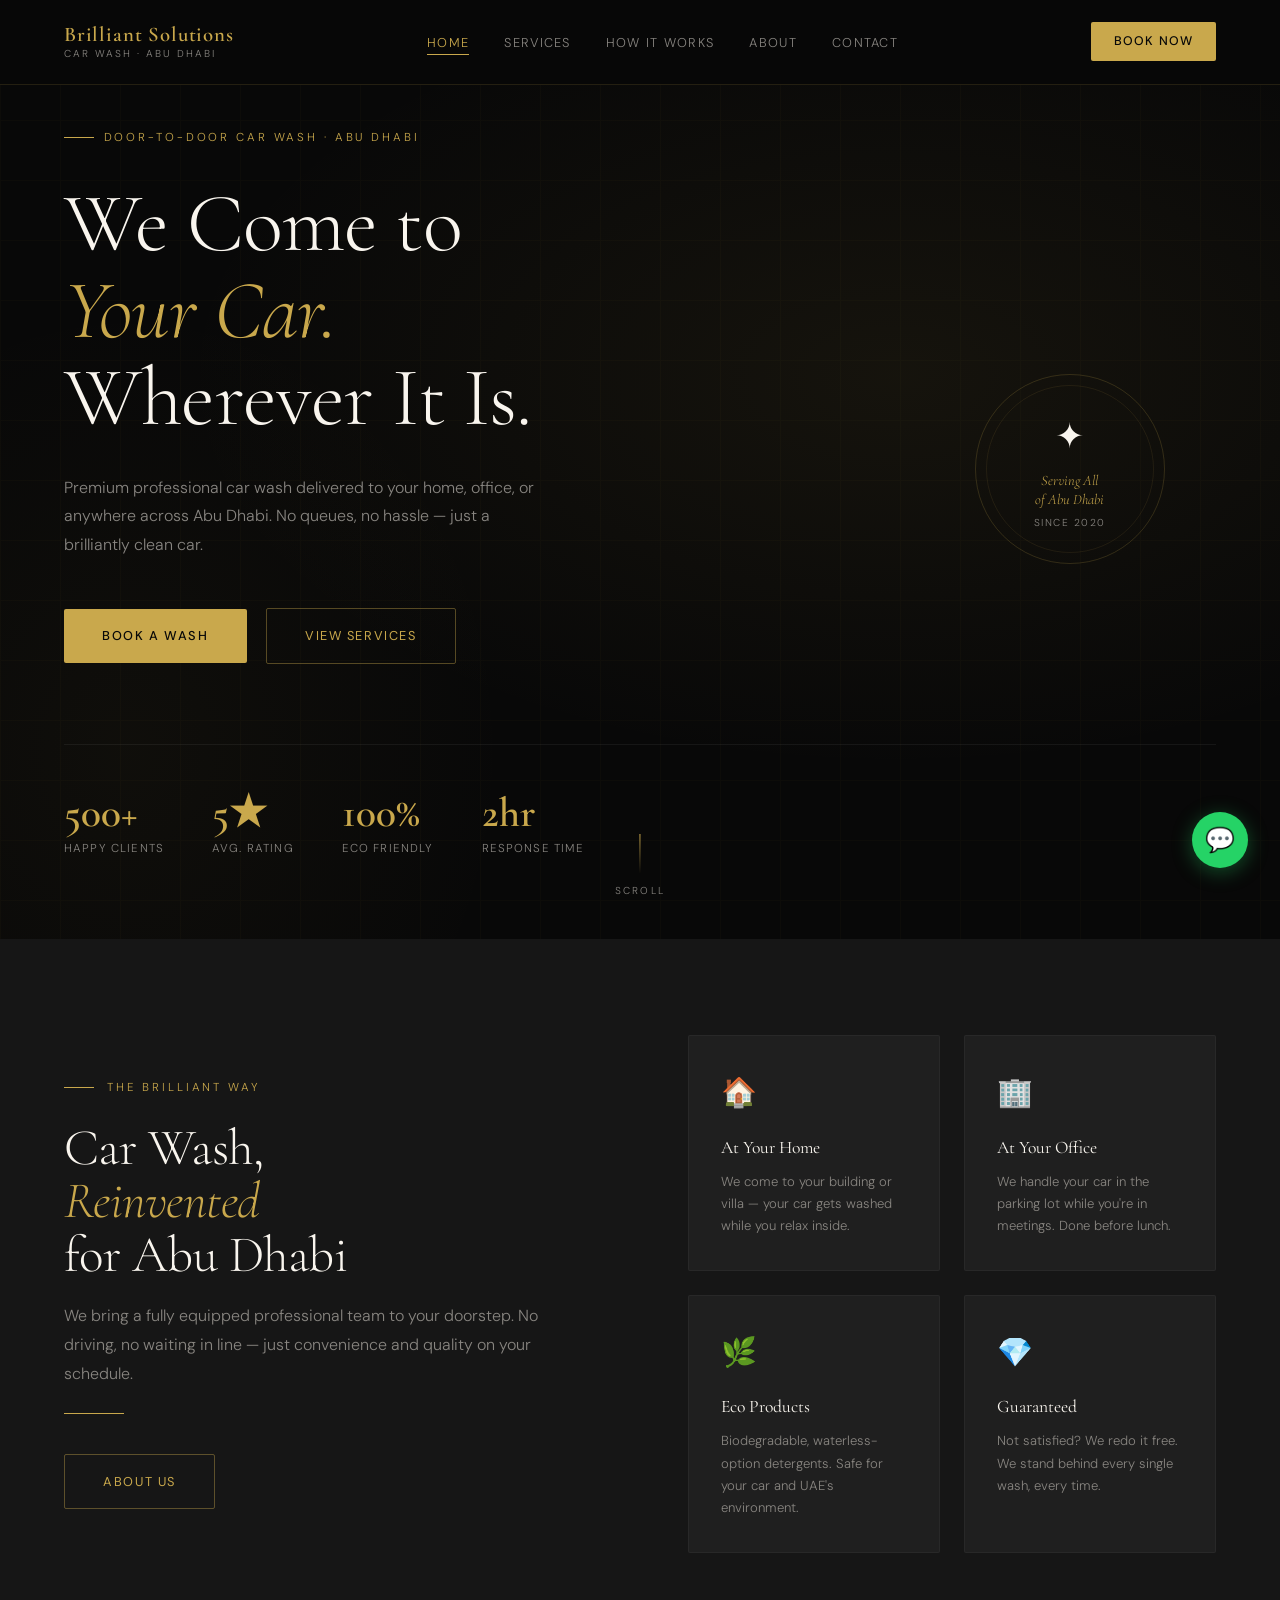
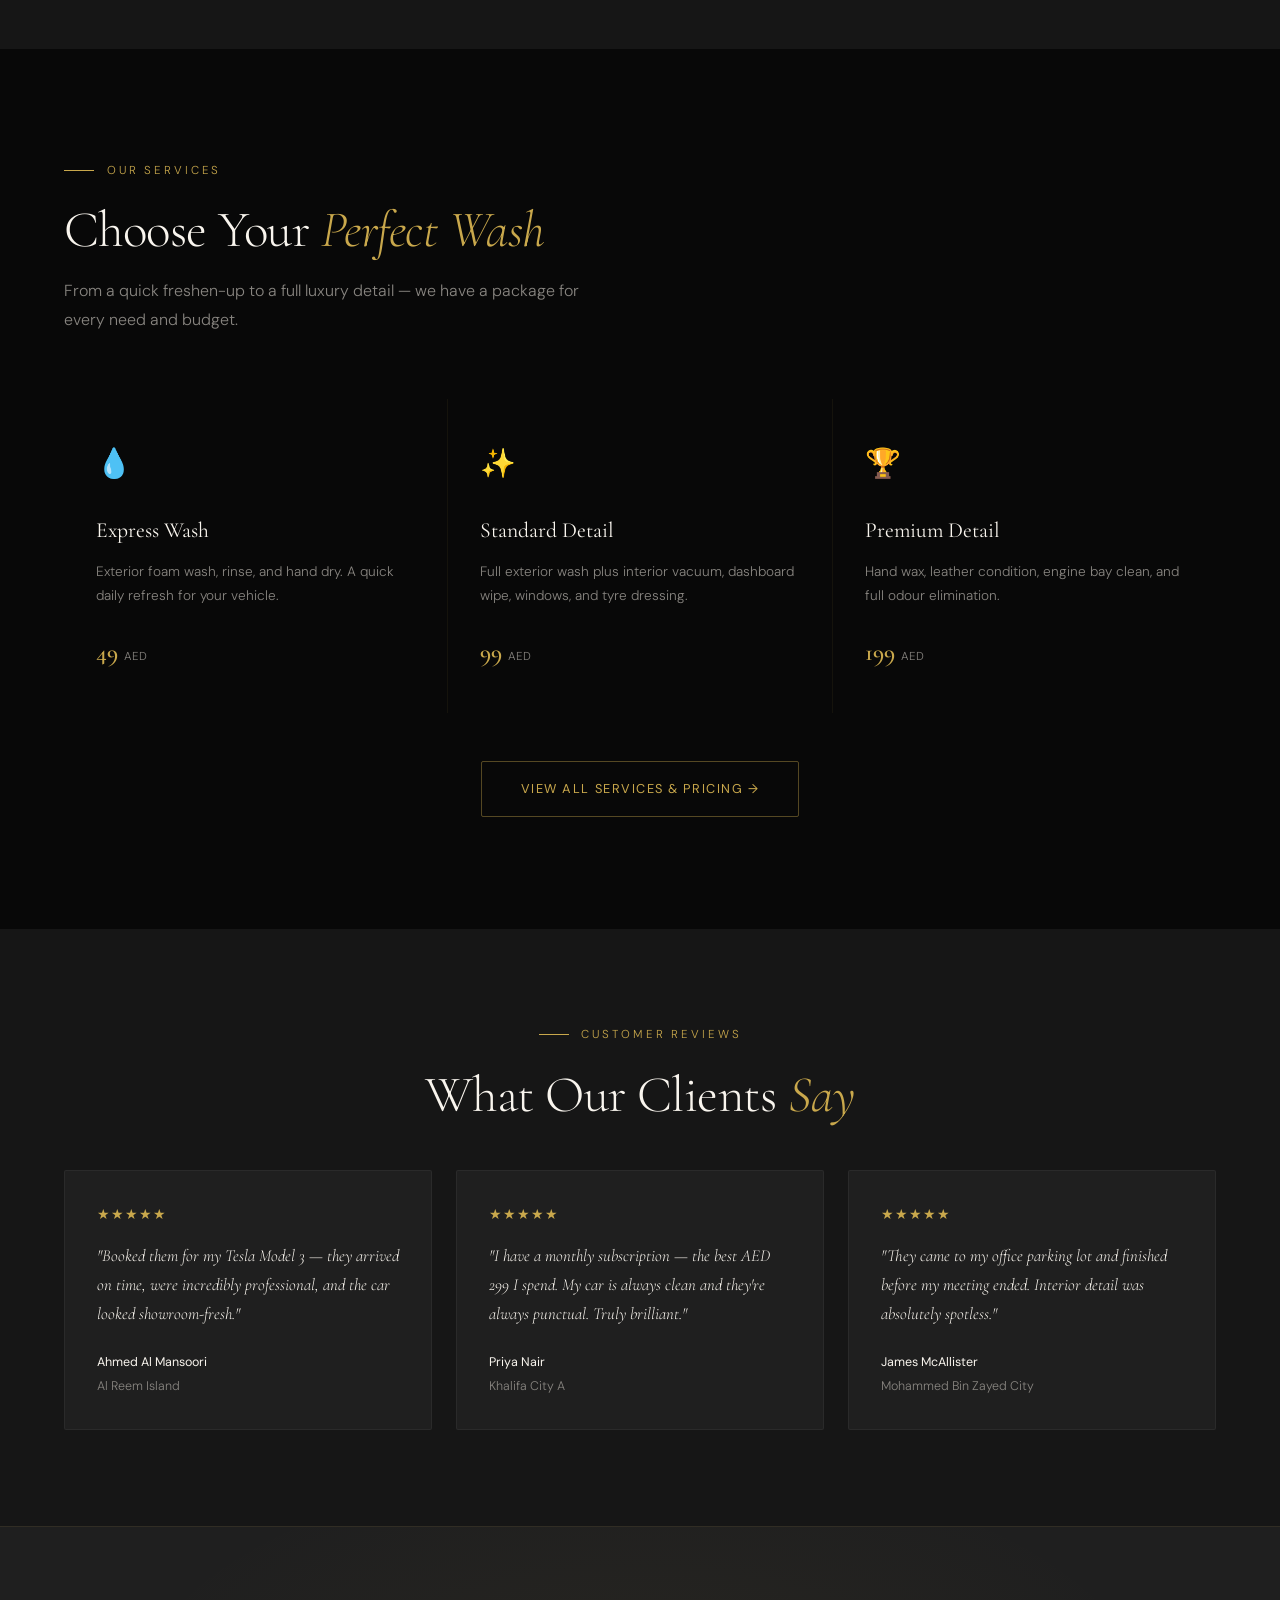
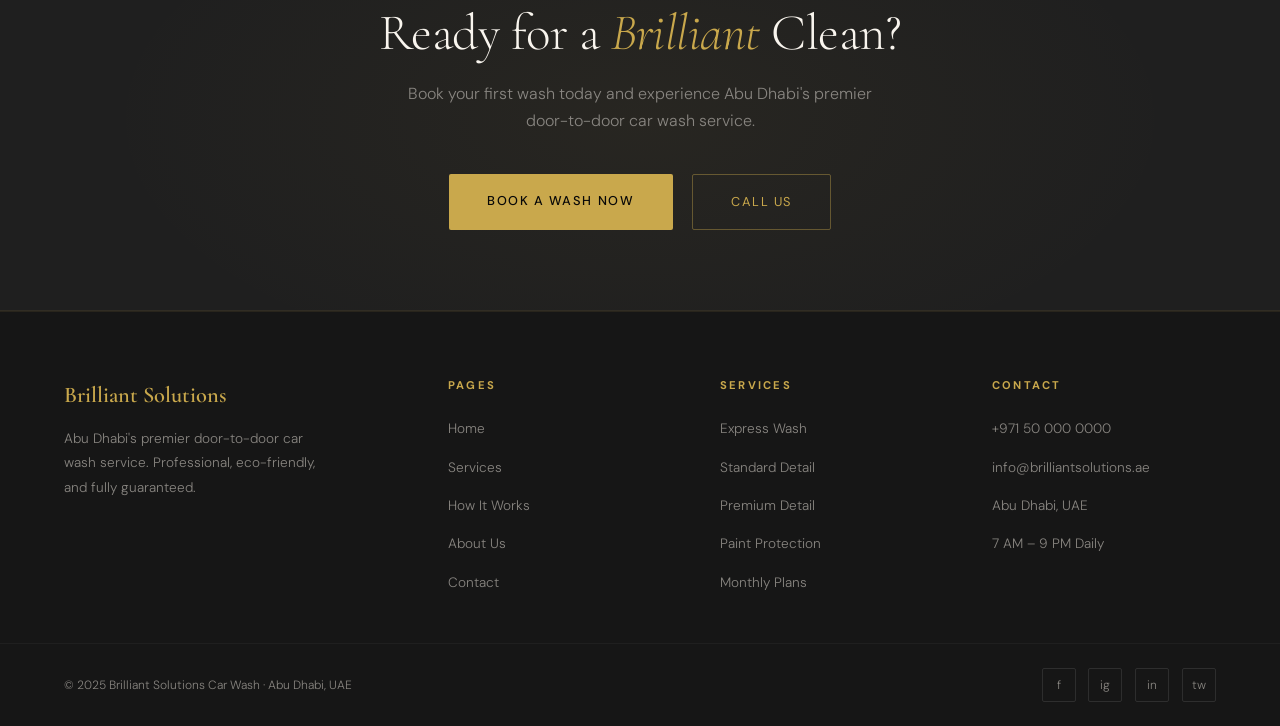
==== index.html @ 1d7f1785 "Add files via upload" ====
<!DOCTYPE html>
<html lang="en">
<head>
<meta charset="UTF-8">
<meta name="viewport" content="width=device-width, initial-scale=1.0">
<title>Brilliant Solutions Car Wash — Abu Dhabi</title>
<link rel="stylesheet" href="style.css">
<style>
/* ── HOME HERO ── */
#hero {
  min-height: 100vh; display: flex; flex-direction: column; justify-content: center;
  padding: 8rem 5% 5rem; position: relative; overflow: hidden;
}
.hero-bg {
  position: absolute; inset: 0;
  background: radial-gradient(ellipse 80% 60% at 70% 40%, rgba(201,168,76,0.07) 0%, transparent 70%),
              radial-gradient(ellipse 50% 80% at 10% 80%, rgba(201,168,76,0.04) 0%, transparent 60%);
}
.hero-grid {
  position: absolute; inset: 0; opacity: 0.025;
  background-image: linear-gradient(var(--gold) 1px, transparent 1px), linear-gradient(90deg, var(--gold) 1px, transparent 1px);
  background-size: 60px 60px;
}
.hero-tag { display: inline-flex; align-items: center; gap: 0.6rem; font-size: 0.72rem; letter-spacing: 0.25em; text-transform: uppercase; color: var(--gold); margin-bottom: 2rem; opacity: 0; animation: fadeUp 0.8s 0.2s forwards; }
.hero-tag::before { content: ''; width: 30px; height: 1px; background: var(--gold); }
#hero h1 { opacity: 0; animation: fadeUp 0.8s 0.4s forwards; }
.hero-sub { max-width: 480px; margin-top: 2rem; color: var(--muted); font-size: 1rem; line-height: 1.8; opacity: 0; animation: fadeUp 0.8s 0.6s forwards; }
.hero-actions { display: flex; gap: 1.2rem; align-items: center; margin-top: 3rem; flex-wrap: wrap; opacity: 0; animation: fadeUp 0.8s 0.8s forwards; }
.hero-stats { display: flex; gap: 3rem; margin-top: 5rem; padding-top: 3rem; border-top: 1px solid rgba(255,255,255,0.06); flex-wrap: wrap; opacity: 0; animation: fadeUp 0.8s 1s forwards; }
.stat-num { font-family: var(--font-display); font-size: 2.6rem; font-weight: 600; color: var(--gold); line-height: 1; }
.stat-label { font-size: 0.72rem; color: var(--muted); letter-spacing: 0.1em; text-transform: uppercase; margin-top: 0.3rem; }

.hero-badge {
  position: absolute; right: 9%; top: 50%; transform: translateY(-50%);
  width: 190px; height: 190px;
  border: 1px solid rgba(201,168,76,0.2); border-radius: 50%;
  display: flex; flex-direction: column; align-items: center; justify-content: center;
  text-align: center; gap: 0.3rem;
  opacity: 0; animation: fadeIn 1.2s 1.2s forwards;
}
.hero-badge::before { content: ''; position: absolute; inset: 10px; border: 1px solid rgba(201,168,76,0.1); border-radius: 50%; }
.hero-badge .b-icon { font-size: 2.2rem; }
.hero-badge .b-text { font-family: var(--font-display); font-size: 0.9rem; color: var(--gold); font-style: italic; line-height: 1.3; }
.hero-badge .b-sub { font-size: 0.63rem; color: var(--muted); letter-spacing: 0.15em; text-transform: uppercase; }
.hero-scroll { position: absolute; bottom: 2.5rem; left: 50%; transform: translateX(-50%); display: flex; flex-direction: column; align-items: center; gap: 0.5rem; font-size: 0.63rem; letter-spacing: 0.2em; text-transform: uppercase; color: var(--muted); opacity: 0; animation: fadeIn 1s 1.5s forwards; }
.scroll-line { width: 1px; height: 40px; background: linear-gradient(to bottom, var(--gold), transparent); }

/* ── HOME SECTIONS ── */
#intro { background: var(--dark2); padding: 6rem 5%; }
.intro-inner { display: grid; grid-template-columns: 1fr 1fr; gap: 6rem; align-items: center; }
.intro-right { display: grid; grid-template-columns: 1fr 1fr; gap: 1.5rem; }
.intro-box { background: var(--dark3); border: 1px solid rgba(255,255,255,0.04); padding: 2rem; border-radius: 2px; transition: border-color 0.3s; }
.intro-box:hover { border-color: rgba(201,168,76,0.2); }
.intro-box .i-icon { font-size: 1.8rem; margin-bottom: 1rem; }
.intro-box h4 { font-family: var(--font-display); font-size: 1.1rem; margin-bottom: 0.5rem; }
.intro-box p { font-size: 0.82rem; color: var(--muted); line-height: 1.7; }

/* ── SERVICES PREVIEW ── */
#services-preview { background: var(--black); }
.services-preview-grid { display: grid; grid-template-columns: repeat(3, 1fr); gap: 1px; background: rgba(201,168,76,0.07); margin-top: 4rem; }
.sp-card { background: var(--black); padding: 2.5rem 2rem; position: relative; overflow: hidden; transition: background 0.3s; }
.sp-card:hover { background: var(--dark2); }
.sp-card::after { content: ''; position: absolute; bottom: 0; left: 0; right: 0; height: 2px; background: var(--gold); transform: scaleX(0); transition: transform 0.4s; transform-origin: left; }
.sp-card:hover::after { transform: scaleX(1); }
.sp-icon { font-size: 1.8rem; margin-bottom: 1.5rem; }
.sp-card h3 { font-family: var(--font-display); font-size: 1.35rem; font-weight: 400; margin-bottom: 0.7rem; }
.sp-card p { font-size: 0.85rem; color: var(--muted); line-height: 1.8; }
.sp-price { margin-top: 1.5rem; font-family: var(--font-display); font-size: 1.5rem; color: var(--gold); font-weight: 600; }
.sp-price span { font-size: 0.72rem; color: var(--muted); font-family: var(--font-body); font-weight: 300; }
.view-all-row { text-align: center; margin-top: 3rem; }

/* ── TESTIMONIALS STRIP ── */
#testi-strip { background: var(--dark2); padding: 6rem 5%; }
.testi-strip-grid { display: grid; grid-template-columns: repeat(3,1fr); gap: 1.5rem; margin-top: 3rem; }
.testi-card { background: var(--dark3); border: 1px solid rgba(255,255,255,0.05); padding: 2rem; border-radius: 2px; transition: border-color 0.3s; }
.testi-card:hover { border-color: rgba(201,168,76,0.2); }
.stars { color: var(--gold); font-size: 0.85rem; letter-spacing: 0.08em; margin-bottom: 1rem; }
.testi-text { font-family: var(--font-display); font-size: 1.05rem; font-style: italic; line-height: 1.7; margin-bottom: 1.5rem; }
.testi-author { font-size: 0.78rem; color: var(--muted); }
.testi-author strong { color: var(--white); display: block; font-weight: 400; margin-bottom: 0.15rem; }

/* ── CTA BAND ── */
#cta-band {
  background: var(--dark3); border-top: 1px solid rgba(201,168,76,0.1); border-bottom: 1px solid rgba(201,168,76,0.1);
  padding: 5rem 5%; text-align: center;
  position: relative; overflow: hidden;
}
#cta-band::before { content: ''; position: absolute; inset: 0; background: radial-gradient(ellipse 60% 100% at 50% 50%, rgba(201,168,76,0.05) 0%, transparent 70%); }
#cta-band h2 { position: relative; margin-bottom: 1.2rem; }
#cta-band p { color: var(--muted); max-width: 480px; margin: 0 auto 2.5rem; position: relative; }
.cta-actions { display: flex; gap: 1.2rem; justify-content: center; flex-wrap: wrap; position: relative; }

@media (max-width: 900px) {
  .intro-inner { grid-template-columns: 1fr; gap: 3rem; }
  .intro-right { grid-template-columns: 1fr 1fr; }
  .services-preview-grid { grid-template-columns: 1fr 1fr; }
  .testi-strip-grid { grid-template-columns: 1fr; }
  .hero-badge { display: none; }
}
@media (max-width: 600px) {
  .services-preview-grid { grid-template-columns: 1fr; }
  .intro-right { grid-template-columns: 1fr; }
  .hero-stats { gap: 1.5rem; }
}
</style>
</head>
<body>

<!-- NAV -->
<nav id="navbar">
  <a class="nav-logo" href="index.html">Brilliant Solutions<span>Car Wash · Abu Dhabi</span></a>
  <ul class="nav-links">
    <li><a href="index.html">Home</a></li>
    <li><a href="services.html">Services</a></li>
    <li><a href="how-it-works.html">How It Works</a></li>
    <li><a href="about.html">About</a></li>
    <li><a href="contact.html">Contact</a></li>
  </ul>
  <a href="contact.html" class="nav-cta">Book Now</a>
  <button class="hamburger" id="hamburger" onclick="toggleNav()"><span></span><span></span><span></span></button>
</nav>
<div class="mobile-nav" id="mobileNav">
  <a href="index.html">Home</a>
  <a href="services.html">Services</a>
  <a href="how-it-works.html">How It Works</a>
  <a href="about.html">About</a>
  <a href="contact.html">Contact</a>
  <a href="contact.html" class="nav-cta">Book Now</a>
</div>

<!-- HERO -->
<section id="hero">
  <div class="hero-bg"></div>
  <div class="hero-grid"></div>
  <div class="hero-tag">Door-to-Door Car Wash · Abu Dhabi</div>
  <h1>We Come to<br><em>Your Car.</em><br>Wherever It Is.</h1>
  <p class="hero-sub">Premium professional car wash delivered to your home, office, or anywhere across Abu Dhabi. No queues, no hassle — just a brilliantly clean car.</p>
  <div class="hero-actions">
    <a href="contact.html" class="btn-primary">Book a Wash</a>
    <a href="services.html" class="btn-outline">View Services</a>
  </div>
  <div class="hero-stats">
    <div><div class="stat-num">500+</div><div class="stat-label">Happy Clients</div></div>
    <div><div class="stat-num">5★</div><div class="stat-label">Avg. Rating</div></div>
    <div><div class="stat-num">100%</div><div class="stat-label">Eco Friendly</div></div>
    <div><div class="stat-num">2hr</div><div class="stat-label">Response Time</div></div>
  </div>
  <div class="hero-badge">
    <div class="b-icon">✦</div>
    <div class="b-text">Serving All<br>of Abu Dhabi</div>
    <div class="b-sub">Since 2020</div>
  </div>
  <div class="hero-scroll"><div class="scroll-line"></div>Scroll</div>
</section>

<!-- INTRO / WHY -->
<section id="intro">
  <div class="intro-inner">
    <div>
      <div class="section-tag reveal">The Brilliant Way</div>
      <h2 class="reveal">Car Wash,<br><em>Reinvented</em><br>for Abu Dhabi</h2>
      <p class="section-intro reveal">We bring a fully equipped professional team to your doorstep. No driving, no waiting in line — just convenience and quality on your schedule.</p>
      <div class="gold-divider reveal"></div>
      <a href="about.html" class="btn-outline reveal" style="margin-top:1rem;">About Us</a>
    </div>
    <div class="intro-right" data-stagger>
      <div class="intro-box reveal">
        <div class="i-icon">🏠</div>
        <h4>At Your Home</h4>
        <p>We come to your building or villa — your car gets washed while you relax inside.</p>
      </div>
      <div class="intro-box reveal">
        <div class="i-icon">🏢</div>
        <h4>At Your Office</h4>
        <p>We handle your car in the parking lot while you're in meetings. Done before lunch.</p>
      </div>
      <div class="intro-box reveal">
        <div class="i-icon">🌿</div>
        <h4>Eco Products</h4>
        <p>Biodegradable, waterless-option detergents. Safe for your car and UAE's environment.</p>
      </div>
      <div class="intro-box reveal">
        <div class="i-icon">💎</div>
        <h4>Guaranteed</h4>
        <p>Not satisfied? We redo it free. We stand behind every single wash, every time.</p>
      </div>
    </div>
  </div>
</section>

<!-- SERVICES PREVIEW -->
<section id="services-preview">
  <div class="reveal">
    <div class="section-tag">Our Services</div>
    <h2>Choose Your <em>Perfect Wash</em></h2>
    <p class="section-intro">From a quick freshen-up to a full luxury detail — we have a package for every need and budget.</p>
  </div>
  <div class="services-preview-grid" data-stagger>
    <div class="sp-card reveal">
      <div class="sp-icon">💧</div>
      <h3>Express Wash</h3>
      <p>Exterior foam wash, rinse, and hand dry. A quick daily refresh for your vehicle.</p>
      <div class="sp-price">49 <span>AED</span></div>
    </div>
    <div class="sp-card reveal">
      <div class="sp-icon">✨</div>
      <h3>Standard Detail</h3>
      <p>Full exterior wash plus interior vacuum, dashboard wipe, windows, and tyre dressing.</p>
      <div class="sp-price">99 <span>AED</span></div>
    </div>
    <div class="sp-card reveal">
      <div class="sp-icon">🏆</div>
      <h3>Premium Detail</h3>
      <p>Hand wax, leather condition, engine bay clean, and full odour elimination.</p>
      <div class="sp-price">199 <span>AED</span></div>
    </div>
  </div>
  <div class="view-all-row reveal">
    <a href="services.html" class="btn-outline">View All Services & Pricing →</a>
  </div>
</section>

<!-- TESTIMONIALS STRIP -->
<section id="testi-strip">
  <div class="reveal" style="text-align:center;">
    <div class="section-tag" style="justify-content:center;">Customer Reviews</div>
    <h2>What Our Clients <em>Say</em></h2>
  </div>
  <div class="testi-strip-grid" data-stagger>
    <div class="testi-card reveal">
      <div class="stars">★★★★★</div>
      <p class="testi-text">"Booked them for my Tesla Model 3 — they arrived on time, were incredibly professional, and the car looked showroom-fresh."</p>
      <div class="testi-author"><strong>Ahmed Al Mansoori</strong>Al Reem Island</div>
    </div>
    <div class="testi-card reveal">
      <div class="stars">★★★★★</div>
      <p class="testi-text">"I have a monthly subscription — the best AED 299 I spend. My car is always clean and they're always punctual. Truly brilliant."</p>
      <div class="testi-author"><strong>Priya Nair</strong>Khalifa City A</div>
    </div>
    <div class="testi-card reveal">
      <div class="stars">★★★★★</div>
      <p class="testi-text">"They came to my office parking lot and finished before my meeting ended. Interior detail was absolutely spotless."</p>
      <div class="testi-author"><strong>James McAllister</strong>Mohammed Bin Zayed City</div>
    </div>
  </div>
</section>

<!-- CTA BAND -->
<section id="cta-band">
  <h2 class="reveal">Ready for a <em>Brilliant</em> Clean?</h2>
  <p class="reveal">Book your first wash today and experience Abu Dhabi's premier door-to-door car wash service.</p>
  <div class="cta-actions reveal">
    <a href="contact.html" class="btn-primary">Book a Wash Now</a>
    <a href="tel:+97150000000" class="btn-outline">Call Us</a>
  </div>
</section>

<!-- FOOTER -->
<footer>
  <div class="footer-top">
    <div class="footer-brand">
      <div class="logo">Brilliant Solutions</div>
      <p>Abu Dhabi's premier door-to-door car wash service. Professional, eco-friendly, and fully guaranteed.</p>
    </div>
    <div class="footer-col">
      <h5>Pages</h5>
      <ul>
        <li><a href="index.html">Home</a></li>
        <li><a href="services.html">Services</a></li>
        <li><a href="how-it-works.html">How It Works</a></li>
        <li><a href="about.html">About Us</a></li>
        <li><a href="contact.html">Contact</a></li>
      </ul>
    </div>
    <div class="footer-col">
      <h5>Services</h5>
      <ul>
        <li><a href="services.html">Express Wash</a></li>
        <li><a href="services.html">Standard Detail</a></li>
        <li><a href="services.html">Premium Detail</a></li>
        <li><a href="services.html">Paint Protection</a></li>
        <li><a href="services.html">Monthly Plans</a></li>
      </ul>
    </div>
    <div class="footer-col">
      <h5>Contact</h5>
      <ul>
        <li><a href="tel:+97150000000">+971 50 000 0000</a></li>
        <li><a href="mailto:info@brilliantsolutions.ae">info@brilliantsolutions.ae</a></li>
        <li><a href="#">Abu Dhabi, UAE</a></li>
        <li><a href="#">7 AM – 9 PM Daily</a></li>
      </ul>
    </div>
  </div>
  <div class="footer-bottom">
    <span class="footer-copy">© 2025 Brilliant Solutions Car Wash · Abu Dhabi, UAE</span>
    <div class="footer-socials">
      <a href="#" class="social-btn">f</a>
      <a href="#" class="social-btn">ig</a>
      <a href="#" class="social-btn">in</a>
      <a href="#" class="social-btn">tw</a>
    </div>
  </div>
</footer>

<a href="https://wa.me/971500000000" class="whatsapp-float" target="_blank">💬</a>
<script src="main.js"></script>
</body>
</html>
---- style.css ----
@import url('https://fonts.googleapis.com/css2?family=Cormorant+Garamond:ital,wght@0,300;0,400;0,600;0,700;1,300;1,400;1,600&family=DM+Sans:wght@300;400;500&display=swap');

*, *::before, *::after { box-sizing: border-box; margin: 0; padding: 0; }

:root {
  --gold: #C9A84C;
  --gold-light: #E8C97A;
  --gold-dark: #8A6A1F;
  --black: #080808;
  --dark: #0E0E0E;
  --dark2: #161616;
  --dark3: #1F1F1F;
  --white: #F9F5EE;
  --muted: #888580;
  --font-display: 'Cormorant Garamond', serif;
  --font-body: 'DM Sans', sans-serif;
}

html { scroll-behavior: smooth; }

body {
  background: var(--black);
  color: var(--white);
  font-family: var(--font-body);
  font-weight: 300;
  line-height: 1.7;
  overflow-x: hidden;
}

/* ── NAV ── */
nav {
  position: fixed; top: 0; left: 0; right: 0; z-index: 100;
  display: flex; align-items: center; justify-content: space-between;
  padding: 1.4rem 5%;
  background: rgba(8,8,8,0.92);
  backdrop-filter: blur(14px);
  border-bottom: 1px solid rgba(201,168,76,0.15);
  transition: padding 0.3s;
}
.nav-logo {
  font-family: var(--font-display);
  font-size: 1.3rem; font-weight: 600;
  color: var(--gold); letter-spacing: 0.04em;
  text-decoration: none; line-height: 1.2;
}
.nav-logo span { display: block; font-size: 0.63rem; font-weight: 300; color: var(--muted); letter-spacing: 0.2em; text-transform: uppercase; font-family: var(--font-body); }
.nav-links { display: flex; gap: 2.2rem; list-style: none; }
.nav-links a { color: var(--muted); text-decoration: none; font-size: 0.8rem; letter-spacing: 0.1em; text-transform: uppercase; transition: color 0.3s; position: relative; padding-bottom: 2px; }
.nav-links a::after { content: ''; position: absolute; bottom: -2px; left: 0; right: 0; height: 1px; background: var(--gold); transform: scaleX(0); transition: transform 0.3s; }
.nav-links a:hover, .nav-links a.active { color: var(--gold); }
.nav-links a:hover::after, .nav-links a.active::after { transform: scaleX(1); }
.nav-cta {
  background: var(--gold); color: var(--black);
  padding: 0.55rem 1.4rem; border-radius: 2px;
  font-size: 0.78rem; font-weight: 500; letter-spacing: 0.1em; text-transform: uppercase;
  text-decoration: none; transition: background 0.3s, transform 0.2s;
}
.nav-cta:hover { background: var(--gold-light); transform: translateY(-1px); }
.hamburger { display: none; flex-direction: column; gap: 5px; cursor: pointer; background: none; border: none; }
.hamburger span { width: 24px; height: 1px; background: var(--white); display: block; transition: all 0.3s; }

/* Mobile nav */
.mobile-nav {
  display: none; position: fixed; inset: 0; z-index: 99;
  background: var(--black); padding: 7rem 5% 3rem;
  flex-direction: column; gap: 2rem;
}
.mobile-nav.open { display: flex; }
.mobile-nav a { font-family: var(--font-display); font-size: 2rem; font-weight: 300; color: var(--white); text-decoration: none; transition: color 0.3s; border-bottom: 1px solid rgba(255,255,255,0.05); padding-bottom: 1rem; }
.mobile-nav a:hover, .mobile-nav a.active { color: var(--gold); }
.mobile-nav .nav-cta { font-family: var(--font-body); font-size: 0.85rem; width: fit-content; margin-top: 1rem; }

/* ── BUTTONS ── */
.btn-primary {
  background: var(--gold); color: var(--black);
  padding: 1rem 2.4rem; border-radius: 2px;
  font-size: 0.8rem; font-weight: 500; letter-spacing: 0.12em; text-transform: uppercase;
  text-decoration: none; transition: all 0.3s; display: inline-block;
  border: none; cursor: pointer; font-family: var(--font-body);
}
.btn-primary:hover { background: var(--gold-light); transform: translateY(-2px); }
.btn-outline {
  border: 1px solid rgba(201,168,76,0.4); color: var(--gold);
  padding: 1rem 2.4rem; border-radius: 2px;
  font-size: 0.8rem; font-weight: 400; letter-spacing: 0.12em; text-transform: uppercase;
  text-decoration: none; transition: all 0.3s; display: inline-block;
}
.btn-outline:hover { border-color: var(--gold); background: rgba(201,168,76,0.06); }

/* ── SECTION COMMONS ── */
section { padding: 7rem 5%; }
.section-tag {
  font-size: 0.72rem; letter-spacing: 0.25em; text-transform: uppercase;
  color: var(--gold); display: flex; align-items: center; gap: 0.8rem; margin-bottom: 1.5rem;
}
.section-tag::before { content: ''; width: 30px; height: 1px; background: var(--gold); }
h1, h2 { font-family: var(--font-display); font-weight: 300; line-height: 1.05; letter-spacing: -0.01em; }
h1 { font-size: clamp(3rem, 6.5vw, 6.5rem); }
h2 { font-size: clamp(2.2rem, 4vw, 3.6rem); }
h3 { font-family: var(--font-display); font-size: 1.5rem; font-weight: 400; }
h4 { font-family: var(--font-display); font-size: 1.2rem; font-weight: 400; }
em { font-style: italic; color: var(--gold); }
.section-intro { color: var(--muted); max-width: 520px; margin-top: 1.2rem; line-height: 1.8; }

/* ── PAGE HERO (inner pages) ── */
.page-hero {
  min-height: 45vh; display: flex; flex-direction: column; justify-content: flex-end;
  padding: 10rem 5% 5rem; position: relative; overflow: hidden;
  background: var(--dark2);
  border-bottom: 1px solid rgba(201,168,76,0.1);
}
.page-hero-bg {
  position: absolute; inset: 0;
  background: radial-gradient(ellipse 70% 80% at 80% 50%, rgba(201,168,76,0.05) 0%, transparent 70%);
}
.page-hero-grid {
  position: absolute; inset: 0; opacity: 0.025;
  background-image: linear-gradient(var(--gold) 1px, transparent 1px), linear-gradient(90deg, var(--gold) 1px, transparent 1px);
  background-size: 60px 60px;
}
.breadcrumb { font-size: 0.72rem; letter-spacing: 0.18em; text-transform: uppercase; color: var(--muted); margin-bottom: 1.2rem; }
.breadcrumb a { color: var(--gold); text-decoration: none; }
.breadcrumb span { margin: 0 0.5rem; }
.page-hero h1 { position: relative; }
.page-hero .section-tag { position: relative; }

/* ── FOOTER ── */
footer {
  background: var(--dark2);
  border-top: 1px solid rgba(201,168,76,0.1);
}
.footer-top {
  display: grid; grid-template-columns: 1.5fr 1fr 1fr 1fr;
  gap: 3rem; padding: 4rem 5% 3rem;
}
.footer-brand .logo { font-family: var(--font-display); font-size: 1.4rem; font-weight: 600; color: var(--gold); }
.footer-brand p { font-size: 0.85rem; color: var(--muted); margin-top: 0.8rem; line-height: 1.8; max-width: 260px; }
.footer-col h5 { font-size: 0.7rem; letter-spacing: 0.2em; text-transform: uppercase; color: var(--gold); margin-bottom: 1.2rem; }
.footer-col ul { list-style: none; display: flex; flex-direction: column; gap: 0.7rem; }
.footer-col ul li a { font-size: 0.85rem; color: var(--muted); text-decoration: none; transition: color 0.3s; }
.footer-col ul li a:hover { color: var(--white); }
.footer-bottom {
  padding: 1.5rem 5%; border-top: 1px solid rgba(255,255,255,0.04);
  display: flex; align-items: center; justify-content: space-between; flex-wrap: wrap; gap: 1rem;
}
.footer-copy { font-size: 0.75rem; color: var(--muted); }
.footer-socials { display: flex; gap: 0.8rem; }
.social-btn {
  width: 34px; height: 34px; border: 1px solid rgba(255,255,255,0.1); border-radius: 2px;
  display: flex; align-items: center; justify-content: center; font-size: 0.75rem;
  text-decoration: none; color: var(--muted); transition: all 0.3s; font-family: var(--font-body);
}
.social-btn:hover { border-color: var(--gold); color: var(--gold); }

/* ── WHATSAPP FLOAT ── */
.whatsapp-float {
  position: fixed; bottom: 2rem; right: 2rem; z-index: 999;
  background: #25D366; color: white;
  width: 56px; height: 56px; border-radius: 50%;
  display: flex; align-items: center; justify-content: center;
  font-size: 1.5rem; box-shadow: 0 4px 20px rgba(37,211,102,0.35);
  text-decoration: none; transition: transform 0.3s, box-shadow 0.3s;
  animation: pulse 3s infinite;
}
.whatsapp-float:hover { transform: scale(1.1); }

/* ── ANIMATIONS ── */
@keyframes fadeUp {
  from { opacity: 0; transform: translateY(24px); }
  to   { opacity: 1; transform: translateY(0); }
}
@keyframes fadeIn { from { opacity: 0; } to { opacity: 1; } }
@keyframes pulse {
  0%, 100% { box-shadow: 0 4px 20px rgba(37,211,102,0.35); }
  50%       { box-shadow: 0 4px 30px rgba(37,211,102,0.6); }
}
.reveal { opacity: 0; transform: translateY(28px); transition: opacity 0.7s ease, transform 0.7s ease; }
.reveal.visible { opacity: 1; transform: translateY(0); }

/* ── DIVIDER ── */
.gold-divider { width: 60px; height: 1px; background: var(--gold); margin: 1.5rem 0; }

/* ── RESPONSIVE ── */
@media (max-width: 1024px) {
  .footer-top { grid-template-columns: 1fr 1fr; }
}
@media (max-width: 900px) {
  .nav-links, .nav-cta { display: none; }
  .hamburger { display: flex; }
  .footer-top { grid-template-columns: 1fr 1fr; gap: 2rem; }
}
@media (max-width: 600px) {
  nav { padding: 1.2rem 5%; }
  section { padding: 4.5rem 5%; }
  .footer-top { grid-template-columns: 1fr; }
  .footer-bottom { flex-direction: column; align-items: flex-start; }
}
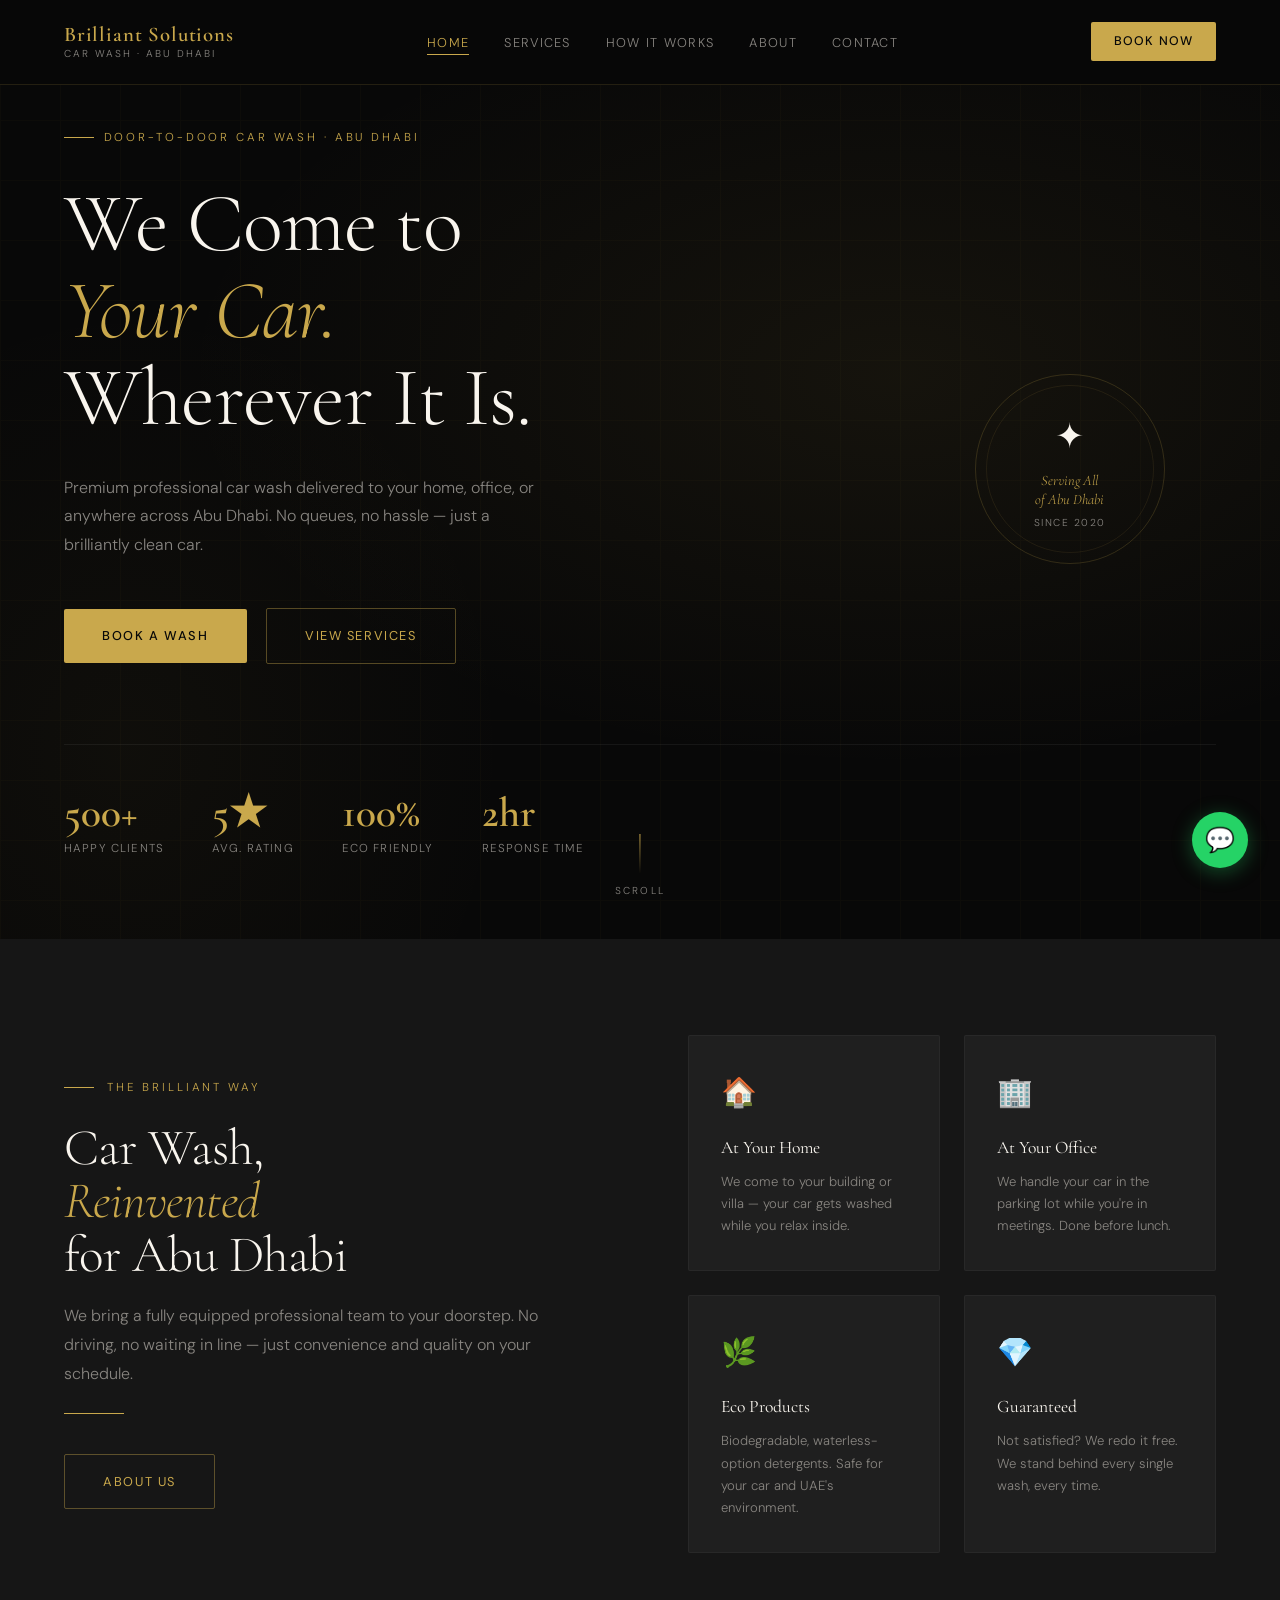
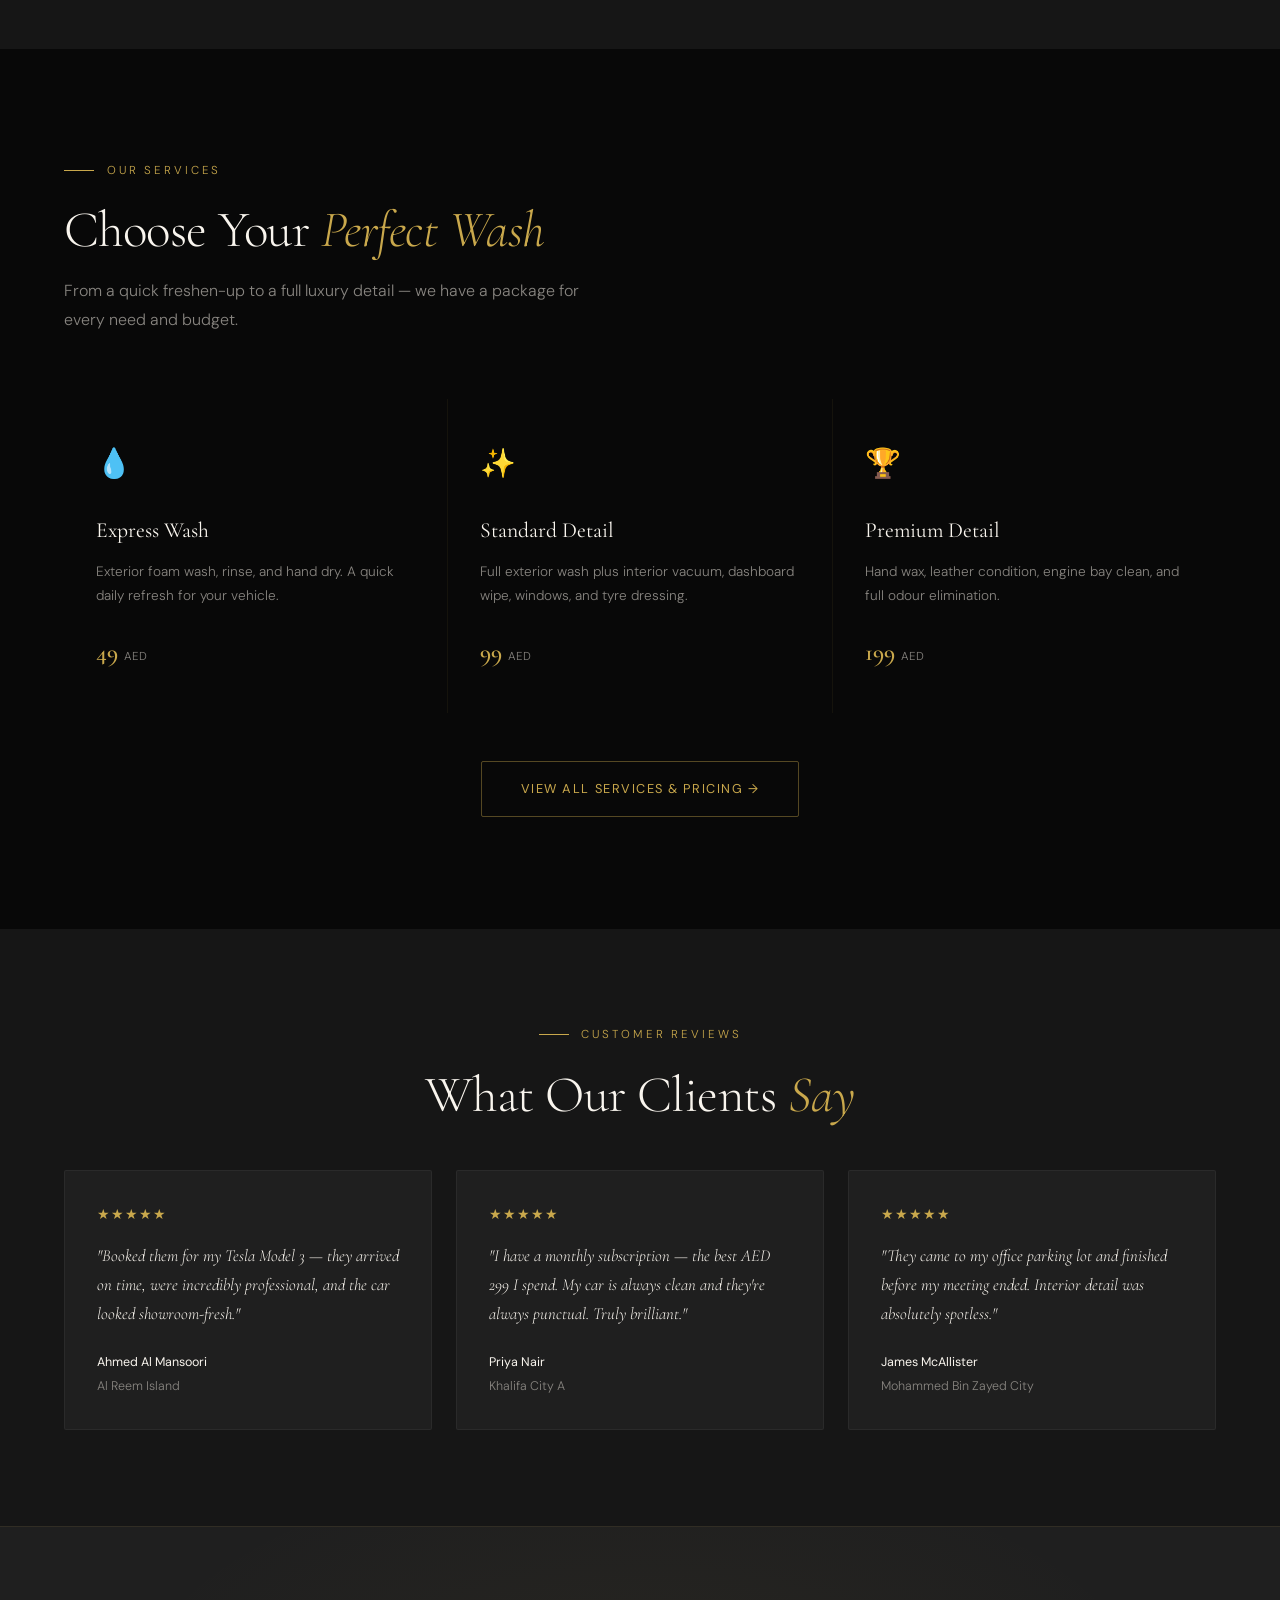
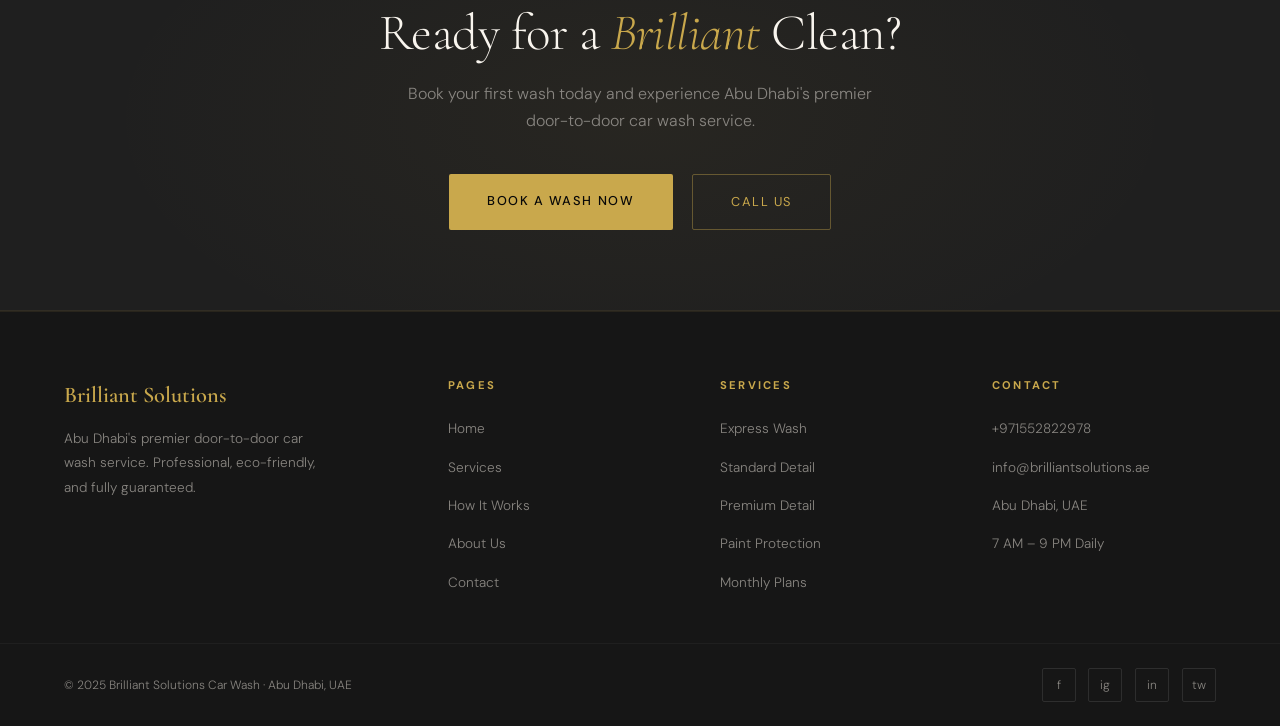
==== commit 5abca3a1: "Update contact number in index.html" ====
--- a/index.html
+++ b/index.html
@@ -251,7 +251,7 @@
   <p class="reveal">Book your first wash today and experience Abu Dhabi's premier door-to-door car wash service.</p>
   <div class="cta-actions reveal">
     <a href="contact.html" class="btn-primary">Book a Wash Now</a>
-    <a href="tel:+97150000000" class="btn-outline">Call Us</a>
+    <a href="tel:+971552822978" class="btn-outline">Call Us</a>
   </div>
 </section>
 
@@ -285,7 +285,7 @@
     <div class="footer-col">
       <h5>Contact</h5>
       <ul>
-        <li><a href="tel:+97150000000">+971 50 000 0000</a></li>
+        <li><a href="tel:+971552822978">+971552822978</a></li>
         <li><a href="mailto:info@brilliantsolutions.ae">info@brilliantsolutions.ae</a></li>
         <li><a href="#">Abu Dhabi, UAE</a></li>
         <li><a href="#">7 AM – 9 PM Daily</a></li>
@@ -303,7 +303,7 @@
   </div>
 </footer>
 
-<a href="https://wa.me/971500000000" class="whatsapp-float" target="_blank">💬</a>
+<a href="https://wa.me/971552822978" class="whatsapp-float" target="_blank">💬</a>
 <script src="main.js"></script>
 </body>
 </html>
